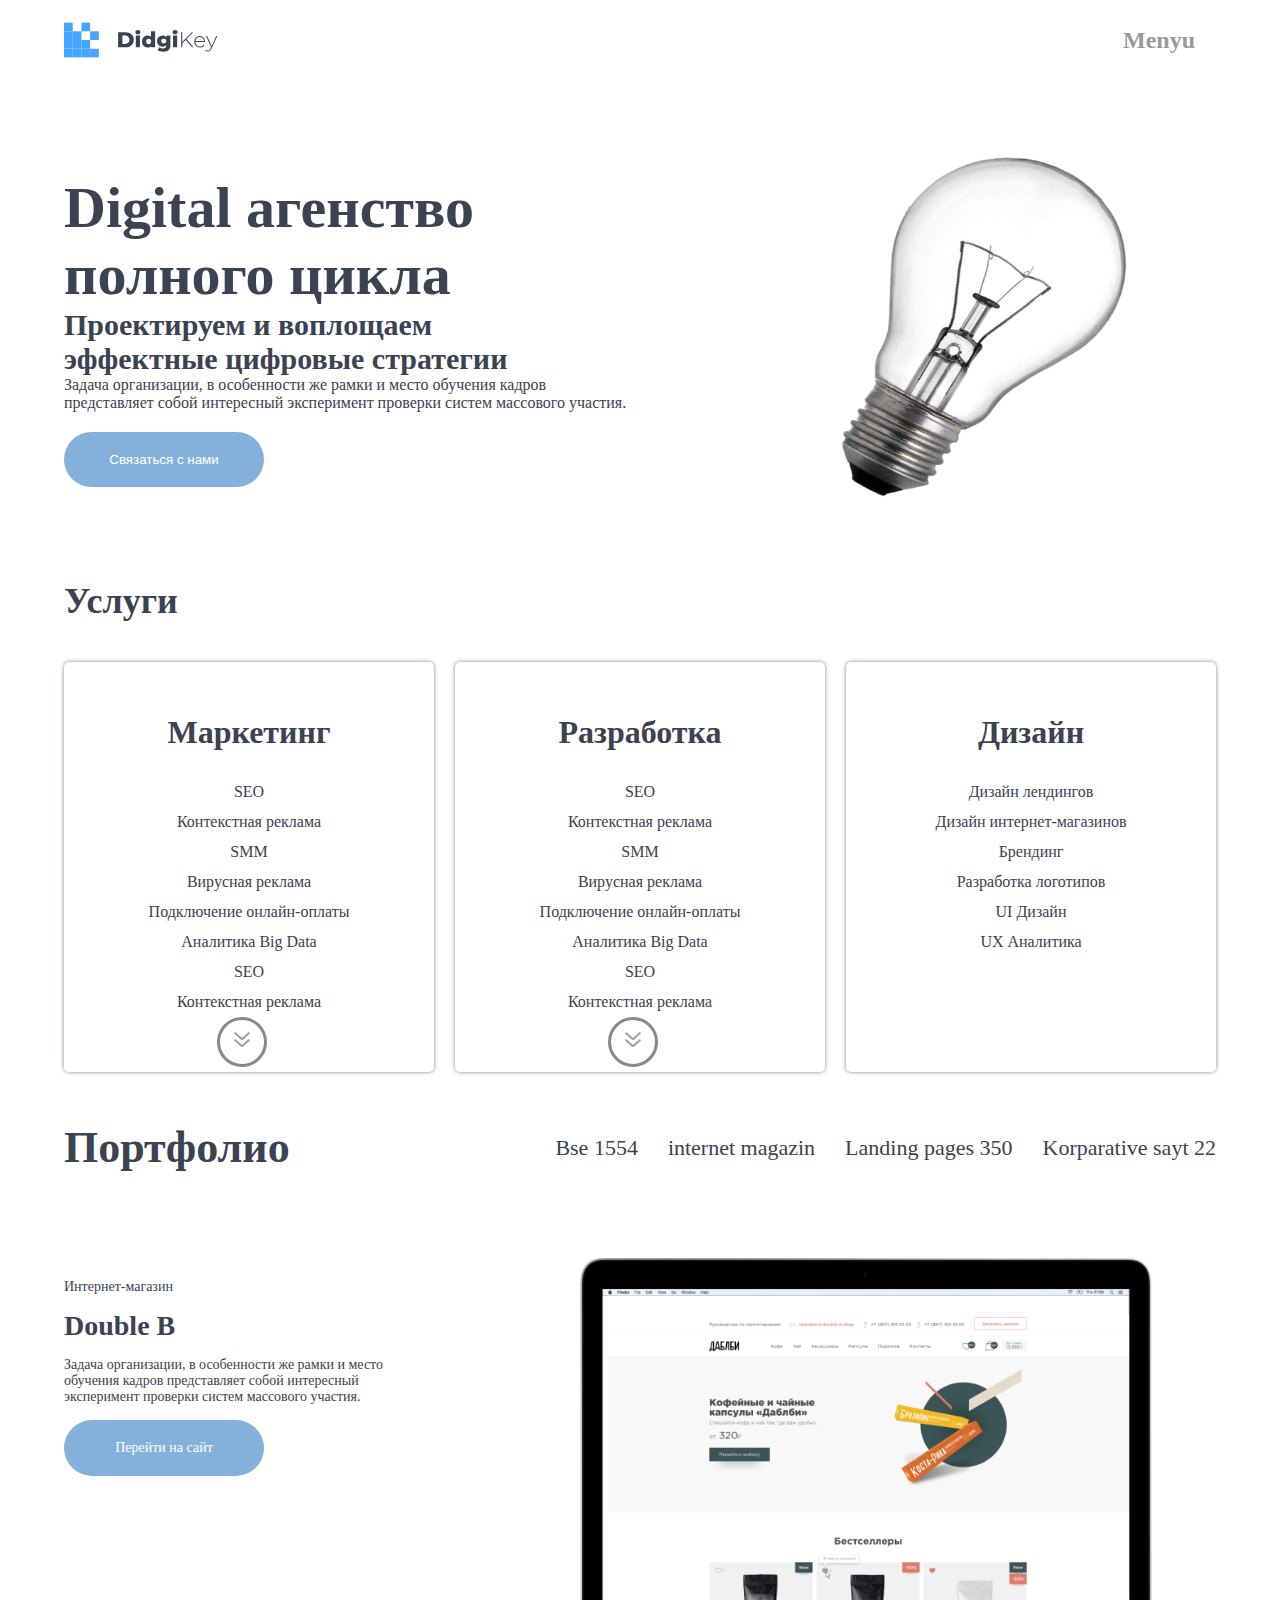
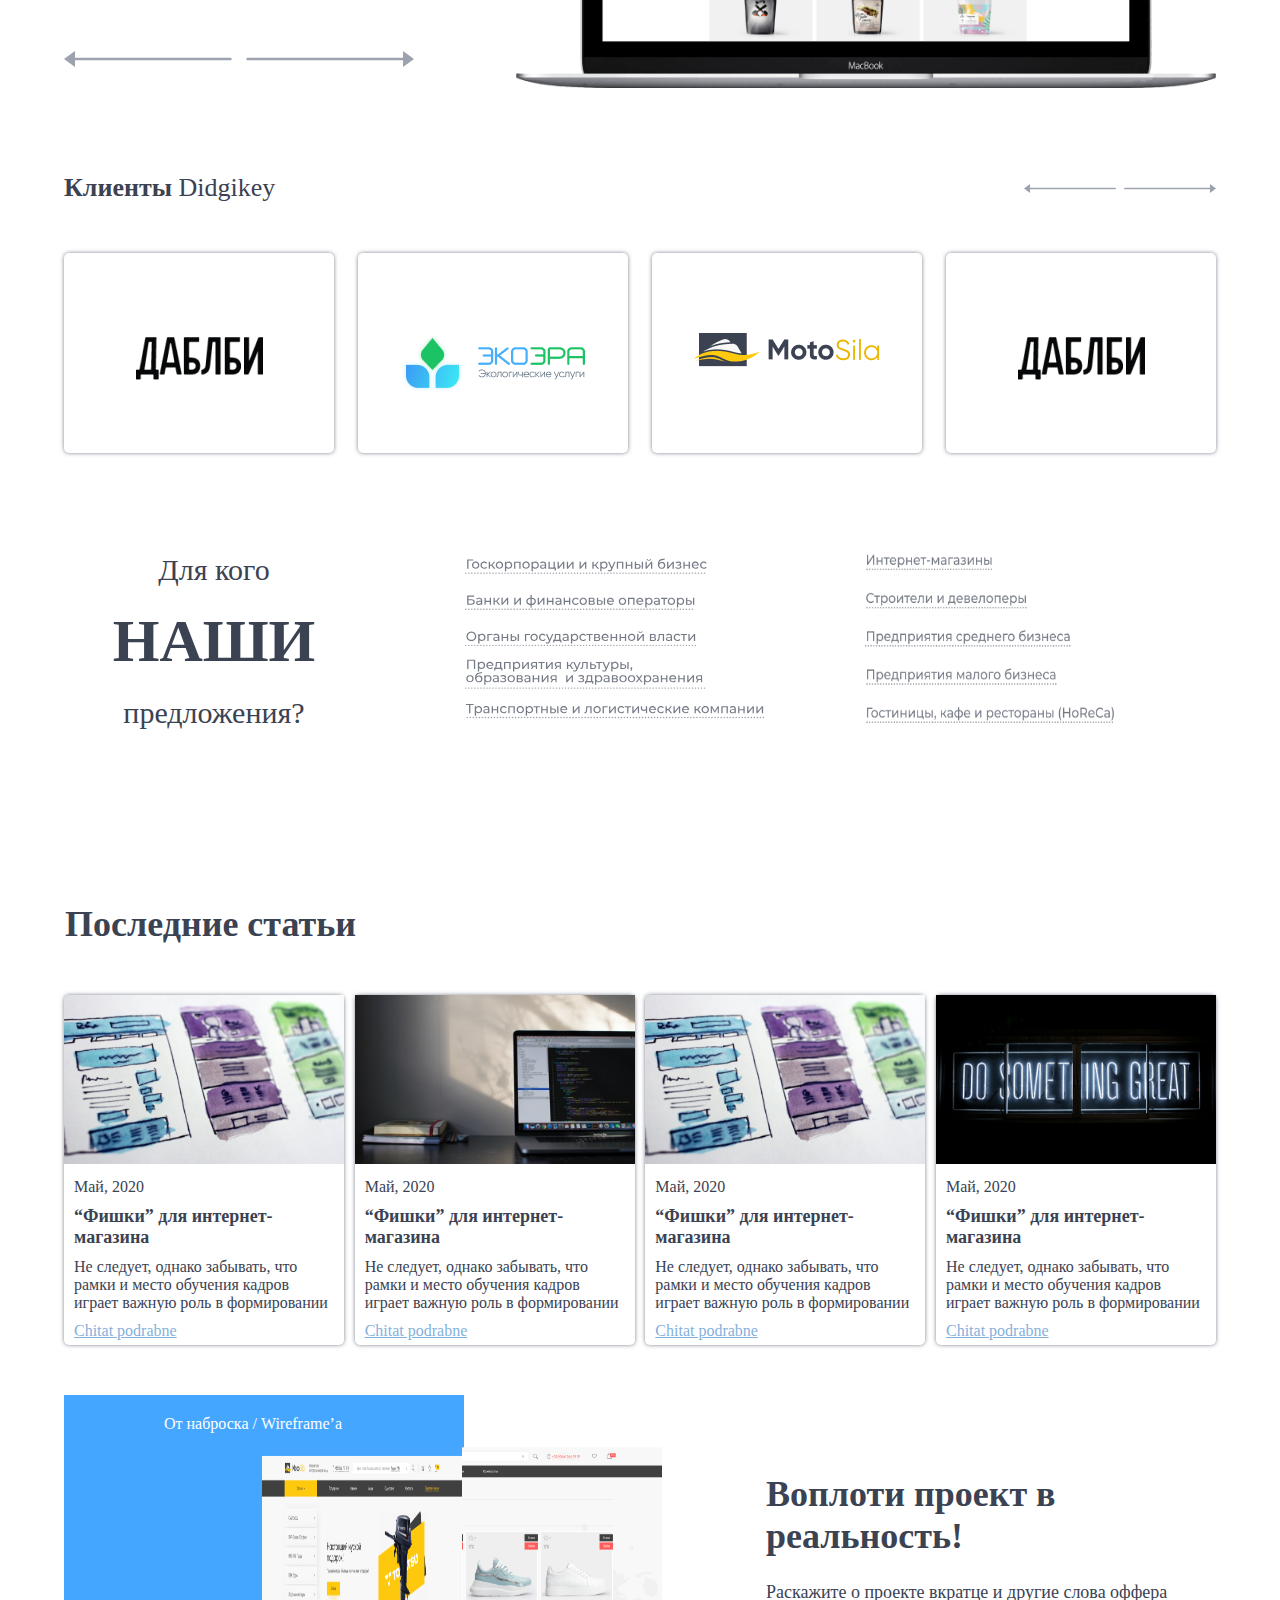
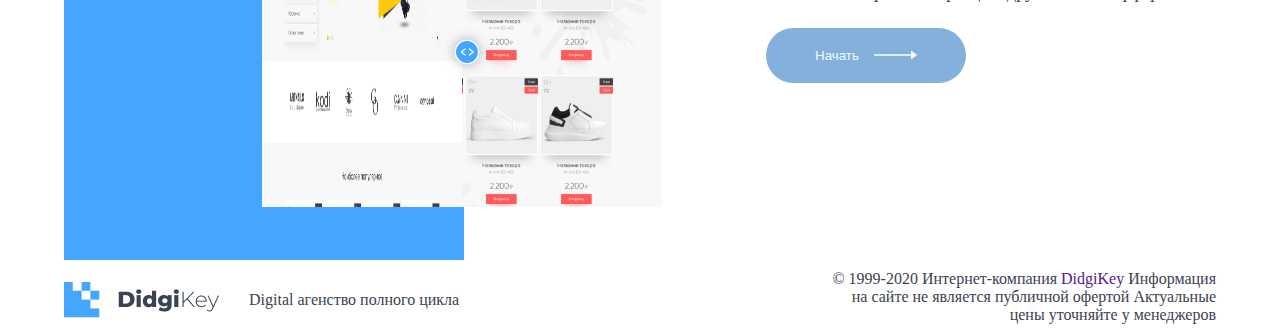
==== index.html @ a4d2e830 "first commit" ====
<!DOCTYPE html>
<html lang="en">
<head>
    <meta charset="UTF-8">
    <meta name="viewport" content="width=device-width, initial-scale=1.0">
    <title>Document</title>
    <link rel="stylesheet" href="https://cdnjs.cloudflare.com/ajax/libs/font-awesome/6.5.1/css/all.min.css" integrity="sha512-DTOQO9RWCH3ppGqcWaEA1BIZOC6xxalwEsw9c2QQeAIftl+Vegovlnee1c9QX4TctnWMn13TZye+giMm8e2LwA==" crossorigin="anonymous" referrerpolicy="no-referrer" />
    <link rel="stylesheet" href="./scss/style.css">
</head>
<body>
    <header>
        <div class="container">
            <nav class="menyu">
                <img src="./scss/img/logo.svg" alt="">
                <ul class="menyu__ul">
                    <li class="li1"><a href="#" class="menyu__ul__a">main</a></li>
                    <li class="li1"><a href="./index2.html" class="menyu__ul__a">contacts</a></li>
                    <li class="li1"><a href="./" class="menyu__ul__a">portfoliyo</a></li>
                    <li class="li1"><a href="" class="menyu__ul__a">qiwiz</a></li>
                    <li class="li1"><a href="" class="menyu__ul__a">audit</a></li>
                    <li class="li1"><a href="" class="menyu__ul__a">marketing</a></li>
                    <li class="li1"><a href="" class="menyu__ul__a">blog</a></li>
                </ul>
                    <div class="menyu__btn">
                        <h2>Menyu</h2>
                        <button class="moon"><i class="fa-solid fa-bars"></i></button>
                    <button class="sun"><i class="fa-solid fa-xmark"></i></button>
                    </div>
            </nav>
            <header class="header-wrapper">
                <div class="header-wrapper__left">
                    <div class="header-wrapper__left__text">
                        <h1>Digital агенство полного цикла </h1>
                        <h4>Проектируем и воплощаем эффектные цифровые стратегии</h4>
                        <p>Задача организации, в особенности же рамки и место обучения кадров представляет собой интересный эксперимент проверки систем массового участия. </p>
                    </div>
                    <button class="btn"><a class="btn-a" href="">Связаться с нами</a></button>
                </div>
                <div class="header-wrapper__right">
                    <img class="lampa" src="./scss/img/lampa.png" alt="">
                    <img class="lampa2" src="./scss/img/lampa 2.png" alt="">

                    <div class="header-wrapper__right__btn">
                        <button class="of"><i class="  fa-solid fa-toggle-off fa-rotate-270"></i></button>
                        <button class="on" ><i class="  fa-solid fa-toggle-on fa-rotate-270"></i></button>
                    </div>
                    
                </div>

            </header>
            
        </div>
    </header>
    <!-- ====================header==end=========================== -->
    <main>
        <div class="container">
            <div class="card1">
                <h1 class="card1__hh1">Услуги</h1>
                <div class="card1__wrapper">
                    <div class="card1__wrapper__box">
                        <h1 class="card1__wrapper__box__hh2">Маркетинг</h1>
                        <ul >
                            <li><a href="" class="card1__wrapper__box__link">SEO</a></li>
                            <li><a href="" class="card1__wrapper__box__link">Контекстная реклама</a></li>
                            <li><a href="" class="card1__wrapper__box__link">SMM</a></li>
                            <li><a href="" class="card1__wrapper__box__link">Вирусная реклама</a></li>
                            <li><a href="" class="card1__wrapper__box__link">Подключение онлайн-оплаты</a></li>
                            <li><a href="" class="card1__wrapper__box__link">Аналитика Big Data</a></li>
                            <li><a href="" class="card1__wrapper__box__link">SEO</a></li>
                            <li><a href="" class="card1__wrapper__box__link">Контекстная реклама</a></li>
                        </ul>
                        <div class="card1__wrapper__box__img">
                            <a href=""><img src="./scss/img/ko'rsatkich.png" alt=""></a>
                            <a style="margin-top: -23px;" href=""><img  src="./scss/img/ko'rsatkich.png" alt=""></a>
                        </div>
                    </div>
                    <div class="card1__wrapper__box">
                        <h1 class="card1__wrapper__box__hh2" >Разработка</h1>
                        <ul >
                            <li><a href="" class="card1__wrapper__box__link">SEO</a></li>
                            <li><a href="" class="card1__wrapper__box__link">Контекстная реклама</a></li>
                            <li><a href="" class="card1__wrapper__box__link">SMM</a></li>
                            <li><a href="" class="card1__wrapper__box__link">Вирусная реклама</a></li>
                            <li><a href="" class="card1__wrapper__box__link">Подключение онлайн-оплаты</a></li>
                            <li><a href="" class="card1__wrapper__box__link">Аналитика Big Data</a></li>
                            <li><a href="" class="card1__wrapper__box__link">SEO</a></li>
                            <li><a href="" class="card1__wrapper__box__link">Контекстная реклама</a></li>
                        </ul>
                        <div class="card1__wrapper__box__img">
                            <a href=""><img src="./scss/img/ko'rsatkich.png" alt=""></a>
                            <a style="margin-top: -23px;" href=""><img  src="./scss/img/ko'rsatkich.png" alt=""></a>
                        </div>
                    </div>
                    <div class="card1__wrapper__box">
                        <h1 class="card1__wrapper__box__hh2">Дизайн</h1>
                        <ul >
                            <li><a href="" class="card1__wrapper__box__link">Дизайн лендингов</a></li>
                            <li><a href="" class="card1__wrapper__box__link">Дизайн интернет-магазинов</a></li>
                            <li><a href="" class="card1__wrapper__box__link">Брендинг</a></li>
                            <li><a href="" class="card1__wrapper__box__link">Разработка логотипов</a></li>
                            <li><a href="" class="card1__wrapper__box__link">UI Дизайн</a></li>
                            <li><a href="" class="card1__wrapper__box__link">UX Аналитика</a></li>
                            
                        </ul>
                        
                    </div>
                </div>
            </div>
            <div class="card2">
                <div class="card2-menyu">
                    <h1>Портфолио</h1>
                    <ul class="card2-menyu__list">
                        <li><a href="" class="card2-menyu__list__link">Bse 1554</a></li>
                        <li><a href="" class="card2-menyu__list__link">internet magazin</a></li>
                        <li><a href="" class="card2-menyu__list__link">Landing pages 350</a></li>
                        <li><a href="" class="card2-menyu__list__link">Korparative sayt 22</a></li>
                    </ul>
                </div>
                <div class="card2-wrapper3">
                    <div class="card2-left">
                         <p>Интернет-магазин</p>
                         <h1>Double B</h1>
                         <p>Задача организации, в особенности же рамки и место обучения кадров представляет собой интересный эксперимент проверки систем массового участия. </p>
                         <a class="btn" href="" >Перейти на сайт</a>
                         <img src="./scss/img/strelka.svg" alt="">
                    </div>
                    <div class="rasm-box">
                        <div class="rasm">
                            <div class="rasm1" > <img  class="img1" src="./scss/img/img1.png" alt=""></div>
                            <div  class="rasm2"><img class="img2" src="./scss/img/img2.png" alt=""></div>
                        </div>
                    </div>
                    
                </div>
            </div>
            <!-- ------------------------------------------------------------------------ -->
            <div class="card3">
                <div class="card3__menyu">
                    <p> <strong>Клиенты</strong> Didgikey</p>
                    <img src="./scss/img/strelka.svg" alt="">
                </div>
                <div class="card3__wrapper">
                    <div class="card3__wrapper__box">
                        <img src="./scss/img/image 1.png" alt="">
                    </div>
                    <div class="card3__wrapper__box">
                        <img src="./scss/img/emage 2.png" alt="">
                    </div>
                    <div class="card3__wrapper__box">
                        <img src="./scss/img/image 3.png" alt="">
                    </div>
                    <div class="card3__wrapper__box">
                        <img src="./scss/img/image 1.png" alt="">
                    </div>
                </div>
            </div>
            <div class="card4">
                <div class="card4__text">
                    <p>Для кого </p>
                    <h1 style="text-transform: uppercase;">наши</h1>
                    <p> предложения?</p>
                    
                </div>
                <img class="list-img1" src="./scss/img/list1.svg" alt="">
                <img class="list-img2" src="./scss/img/list2.png" alt="">
                
                <div class="card4__list1">
                    
                </div>
            </div>
            <!-- ------------------------------------------------------------------------ -->
            <div class="card5">
                <h1 class="card5__hhh1">Последние статьи</h1>
                <div class="card5__wrapper">
                    <div class="card5__wrapper__card">
                        <img src="./scss/img/car5img1.png" alt="">
                        <div class="card5__wrapper__card__title">
                            <p>Май, 2020</p>
                            <h1>“Фишки” для интернет-магазина</h1>
                            <p>Не следует, однако забывать, что рамки и место обучения кадров играет важную роль в формировании</p>
                            <a href="">Chitat podrabne</a>
                        </div>
                    </div>
                    <div class="card5__wrapper__card">
                        <img src="./scss/img/card5img2.png" alt="">
                        <div class="card5__wrapper__card__title">
                            <p>Май, 2020</p>
                            <h1>“Фишки” для интернет-магазина</h1>
                            <p>Не следует, однако забывать, что рамки и место обучения кадров играет важную роль в формировании</p>
                            <a href="">Chitat podrabne</a>
                        </div>
                    </div>
                    <div class="card5__wrapper__card">
                        <img src="./scss/img/car5img1.png" alt="">
                        <div class="card5__wrapper__card__title">
                            <p>Май, 2020</p>
                            <h1>“Фишки” для интернет-магазина</h1>
                            <p>Не следует, однако забывать, что рамки и место обучения кадров играет важную роль в формировании</p>
                            <a href="">Chitat podrabne</a>
                        </div>
                    </div>
                    <div class="card5__wrapper__card">
                        <img src="./scss/img/card5img3.png" alt="">
                        <div class="card5__wrapper__card__title">
                            <p>Май, 2020</p>
                            <h1>“Фишки” для интернет-магазина</h1>
                            <p>Не следует, однако забывать, что рамки и место обучения кадров играет важную роль в формировании</p>
                            <a href="">Chitat podrabne</a>
                        </div>
                    </div>
                </div>
            </div>
        </div>
    </main>
    <section>
        <div class="container">
            <div class="section">
                <div class="section-left">
                    <div class="section-bir">
                        <p class="section-p">От наброска / Wireframe’а</p>
                    </div>
                   
                    <div class="section-ikki">
                        <div class="section-img">
                            <img class="section-img1" src="./scss/img/1.png" alt="">
                            <img class="section-img2" src="./scss/img/2.png" alt="">
                        </div>
                        <div class="slinder">
                            <img class="section-img3" src="./scss/img/slider.svg" alt="">
                        </div>
                    </div>
                </div>
                <div class="section__right">
                      <h1 class="section__right__hhhh1">Воплоти проект в реальность!</h1>
                      <p>Раскажите о проекте вкратце и другие слова оффера</p>
                      <button class="section__right__btn"><a class="section__right__btn__a1" href="">Начать</a><img src="./scss/img/V1.png" alt=""></button>
                </div>

            </div>
        </div>
    </section>
    <footer>
        <div class="container">
            <div class="footer">
                <div class="footer__left">
                 <img src="./scss/img/logo.png" alt="">
                 <p>Digital агенство полного цикла</p>
                </div>
                <div class="footer__right">
                    <p>© 1999-2020 Интернет-компания <a href="">DidgiKey</a>
                        Информация на сайте не является публичной офертой
                        Актуальные цены уточняйте у менеджеров</p>
                </div>
            </div>
        </div>
    </footer>

    <script src="./script.js"></script>
</body>

</html>
---- scss/style.css ----
* {
  margin: 0;
  padding: 0;
  box-sizing: border-box;
  list-style: none;
  text-decoration: none;
}

:root {
  --primariy-color: #3B4252;
  --seconariy-color: #84b1db;
  --uchinchi-rang: #1589F4;
  --container-lg:90%;
  --container-ms:97%;
}

.container {
  width: var(--container-lg);
  margin: 0px auto;
}

.menyu {
  display: flex;
  justify-content: space-between;
  align-items: center;
}
.menyu img {
  width: 12vw;
  height: 5rem;
}
.menyu__btn {
  display: flex;
  gap: 21px;
  color: #98999c;
  align-items: center;
  font-size: 1rem;
}
.menyu__ul {
  display: flex;
  align-items: start;
  font-size: 1.5rem;
  text-transform: capitalize;
  flex-direction: column;
  gap: 30px;
  position: fixed;
  top: 4rem;
  right: 5rem;
}
.menyu__ul__a {
  color: var(--uchinchi-rang);
}
.menyu__ul__a:hover {
  color: var(--seconariy-color);
}
.menyu__ul__a:active {
  color: var(--primariy-color);
}
.menyu button {
  font-size: 2rem;
  border: none;
  background: transparent;
  color: var(--uchinchi-rang);
}

.li1 {
  display: none;
}

.sun {
  display: none;
}

@media only screen and (max-width: 410px) {
  .container {
    width: var(--container-ms);
    margin: 0px auto;
    padding: 0px 10px;
  }
  .menyu {
    display: flex;
    justify-content: space-between;
    align-items: center;
    margin: 0px auto;
  }
  .menyu img {
    width: 20vw;
    height: 6rem;
  }
  .menyu__btn {
    display: flex;
    gap: 10px;
    color: #98999c;
    align-items: center;
    font-size: 0.5rem;
  }
  .menyu__ul {
    display: flex;
    align-items: start;
    font-size: 0.5rem;
    text-transform: capitalize;
    flex-direction: column;
    gap: 10px;
    position: fixed;
    top: 4rem;
    right: 2.5rem;
  }
  .menyu button {
    font-size: 1rem;
    border: none;
    background: transparent;
    color: var(--uchinchi-rang);
  }
  .li1 {
    display: none;
  }
}
.header-wrapper {
  display: flex;
  justify-content: space-between;
  align-items: center;
}
.header-wrapper__left {
  display: flex;
  flex-direction: column;
  gap: 20px;
}
.header-wrapper__left__text {
  width: 570px;
  color: var(--primariy-color);
}
.header-wrapper__left__text h1 {
  font-size: 58px;
}
.header-wrapper__left__text h4 {
  font-size: 30px;
  width: 500px;
}
.header-wrapper__left__text p {
  font-size: 16px;
}
.header-wrapper__left button {
  width: 200px;
  padding: 20px 36px;
  border-radius: 30px;
  color: #FFFFFF;
  background: var(--seconariy-color);
  border: none;
}
.header-wrapper__left button:hover {
  background: var(--uchinchi-rang);
}
.header-wrapper__left button:active {
  background: var(--primariy-color);
}
.header-wrapper__right {
  display: flex;
  justify-content: space-between;
  align-items: center;
}
.header-wrapper__right img {
  width: 500px;
  height: 500px;
}
.header-wrapper__right button {
  font-size: 5rem;
  color: var(--uchinchi-rang);
  background: transparent;
  border: none;
}

.btn-a {
  color: white;
}

.lampa2 {
  display: none;
}

.on {
  display: none;
}

@media only screen and (max-width: 410px) {
  .container {
    width: var(--container-ms);
    margin: 0px auto;
    padding: 0px 10px;
  }
  .header-wrapper {
    display: flex;
    flex-wrap: wrap;
    flex-direction: column-reverse;
  }
  .header-wrapper__left {
    display: flex;
    flex-direction: column;
    gap: 20px;
  }
  .header-wrapper__left__text {
    width: 100%;
    margin: 0px auto;
    color: var(--primariy-color);
  }
  .header-wrapper__left__text h1 {
    font-size: 45px;
  }
  .header-wrapper__left__text h4 {
    font-size: 25px;
    width: 100%;
  }
  .header-wrapper__left__text p {
    font-size: 10px;
  }
  .header-wrapper__left button {
    width: 200px;
    padding: 20px 36px;
    border-radius: 30px;
    color: #FFFFFF;
    background: var(--seconariy-color);
    border: none;
  }
  .header-wrapper__left button:hover {
    background: var(--primariy-color);
  }
  .header-wrapper__left button:active {
    background: var(--uchinchi-rang);
  }
  .header-wrapper__right {
    display: flex;
    gap: 5px;
    align-items: center;
    margin: 0px auto;
    padding-right: 0px;
  }
  .header-wrapper__right img {
    width: 300px;
    height: 300px;
  }
  .header-wrapper__right button {
    font-size: 3rem;
    color: var(--uchinchi-rang);
    background: transparent;
    border: none;
  }
  .btn-a {
    color: white;
  }
}
.card1__hh1 {
  width: 150px;
  font-size: 36px;
  color: var(--primariy-color);
  margin-bottom: 40px;
}
.card1__wrapper {
  display: flex;
  justify-content: space-between;
}
.card1__wrapper__box {
  width: 370px;
  height: 410px;
  padding: 25px;
  border-radius: 5px;
  color: var(--primariy-color);
  box-shadow: 0px 0px 5px -1px;
  text-align: center;
  display: center;
  flex-direction: column;
  line-height: 30px;
}
.card1__wrapper__box__link {
  color: var(--primariy-color);
}
.card1__wrapper__box__hh2 {
  padding: 30px 20px;
}
.card1__wrapper__box__img {
  width: 50px;
  height: 50px;
  border-radius: 50px;
  border: 3px solid rgb(141, 135, 135);
  display: flex;
  flex-direction: column;
  margin-left: 40%;
}
.card1__wrapper__box__img img {
  color: #1589F4;
}
.card1__wrapper__box:hover {
  width: 370px;
  height: 410px;
  padding: 25px;
  border-radius: 5px;
  color: var(--primariy-color);
  box-shadow: 0px 0px 5px -1px;
  text-align: center;
  display: center;
  flex-direction: column;
  box-shadow: 0px 0px 5px 3px;
}

@media only screen and (max-width: 410px) {
  .container {
    width: var(--container-ms);
    margin: 0px auto;
    padding: 0px 10px;
  }
  .card1__hh1 {
    font-size: 36px;
    color: var(--primariy-color);
    margin: 40px auto;
  }
  .card1__wrapper {
    display: flex;
    flex-wrap: wrap;
    gap: 7px;
  }
  .card1__wrapper__box {
    width: 370px;
    height: 410px;
    padding: 25px;
    border-radius: 5px;
    color: var(--primariy-color);
    box-shadow: 0px 0px 5px -1px;
    text-align: center;
    display: center;
    flex-direction: column;
    line-height: 30px;
  }
  .card1__wrapper__box__link {
    color: var(--primariy-color);
  }
  .card1__wrapper__box__img {
    width: 50px;
    height: 50px;
    border-radius: 50px;
    border: 3px solid rgb(141, 135, 135);
    display: flex;
    flex-direction: column;
    margin-left: 40%;
  }
  .card1__wrapper__box__img img {
    color: #1589F4;
  }
}
.card2-menyu {
  width: 100%;
  margin: 50px auto;
  display: flex;
  justify-content: space-between;
  align-items: center;
  color: var(--primariy-color);
  font-size: 22px;
}
.card2-menyu__list {
  display: flex;
  gap: 30px;
}
.card2-menyu__list__link {
  color: var(--primariy-color);
}
.card2-menyu__list__link:hover {
  color: var(--uchinchi-rang);
}

.card2-wrapper3 {
  width: 100%;
  height: 500px;
  display: flex;
  justify-content: space-between;
  align-items: center;
}

.card2-left {
  width: 350px;
  color: var(--primariy-color);
  display: flex;
  flex-direction: column;
  gap: 15px;
  font-size: 14px;
}

.card2-left .btn {
  width: 200px;
  padding: 20px 36px;
  border-radius: 30px;
  color: #FFFFFF;
  background: var(--seconariy-color);
  border: none;
  text-align: center;
}

.card2-left .btn:hover {
  width: 200px;
  padding: 20px 36px;
  border-radius: 30px;
  color: #FFFFFF;
  background: var(--seconariy-color);
  border: none;
  background: var(--uchinchi-rang);
}

.card2-left .btn:active {
  width: 200px;
  padding: 20px 36px;
  border-radius: 30px;
  color: #FFFFFF;
  background: var(--seconariy-color);
  border: none;
  background: var(--primariy-color);
}

.card2-left img {
  padding-top: 160px;
}

.rasm-box {
  width: 700px;
  height: 430px;
}

.img1 {
  width: 700px;
  height: 430px;
}

.img2 {
  width: 522px;
  height: 327px;
}

.rasm2 {
  left: 13%;
  bottom: 10%;
}

.rasm {
  width: 700px;
  height: 430px;
  position: relative;
}

.rasm1, .rasm2 {
  position: absolute;
}

@media only screen and (max-width: 410px) {
  .container {
    width: var(--container-ms);
    margin: 0px auto;
    padding: 0px 10px;
  }
  .card2-menyu {
    width: 100%;
    margin: 20px auto;
    flex-direction: column;
    gap: 15px;
    text-align: center;
    color: var(--primariy-color);
    font-size: 22px;
  }
  .card2-menyu__list {
    width: 85%;
    display: flex;
    flex-direction: column;
    gap: 15px;
    margin: 0px auto;
    font-size: 20px;
  }
  .card2-wrapper3 {
    width: 100%;
    height: auto;
    display: flex;
    flex-direction: column-reverse;
    align-items: center;
  }
  .rasm-box {
    width: 400px;
    height: 300px;
  }
  .img1 {
    width: 400px;
    height: 300px;
  }
  .img2 {
    width: 290px;
    height: 217px;
  }
  .rasm2 {
    left: 8%;
    bottom: 38%;
  }
  .card2-left {
    width: 100%;
    color: var(--primariy-color);
    display: flex;
    flex-direction: column;
    gap: 15px;
    font-size: 14px;
    text-align: center;
    margin-top: 30px;
  }
  .card2-left .btn {
    width: 200px;
    padding: 20px 36px;
    border-radius: 30px;
    color: #FFFFFF;
    background: var(--seconariy-color);
    border: none;
    text-align: center;
    margin: 0px auto;
  }
  .card2-left img {
    padding-top: 80px;
  }
}
.card3 {
  width: 100%;
}
.card3__menyu {
  display: flex;
  justify-content: space-between;
  align-items: center;
  color: var(--primariy-color);
  font-size: 26px;
  margin: 50px auto;
}
.card3__wrapper {
  display: flex;
  justify-content: space-between;
  gap: 10px;
}
.card3__wrapper__box {
  width: 370px;
  height: 410px;
  padding: 25px;
  border-radius: 5px;
  color: var(--primariy-color);
  box-shadow: 0px 0px 5px -1px;
  text-align: center;
  display: center;
  flex-direction: column;
  width: 270px;
  height: 200px;
  padding-top: 80px;
}
.card3__wrapper__box:hover {
  width: 370px;
  height: 410px;
  padding: 25px;
  border-radius: 5px;
  color: var(--primariy-color);
  box-shadow: 0px 0px 5px -1px;
  text-align: center;
  display: center;
  flex-direction: column;
  width: 270px;
  height: 200px;
  padding-top: 80px;
  box-shadow: 0px 0px 5px 2px;
}

@media only screen and (max-width: 410px) {
  .container {
    width: var(--container-ms);
    margin: 0px auto;
    padding: 0px 10px;
  }
  .card3 {
    width: 100%;
    margin: 0 auto;
  }
  .card3__menyu {
    display: flex;
    flex-direction: column;
    gap: 70px;
    align-items: center;
    color: var(--primariy-color);
    font-size: 30px;
    margin: 60px auto;
  }
  .card3__wrapper {
    width: 100%;
    flex-wrap: wrap;
    gap: 5px;
    margin: 0px auto;
  }
  .card3__wrapper__box {
    width: 370px;
    height: 410px;
    padding: 25px;
    border-radius: 5px;
    color: var(--primariy-color);
    box-shadow: 0px 0px 5px -1px;
    text-align: center;
    display: center;
    flex-direction: column;
    width: 100%;
    height: 220px;
    padding-top: 80px;
  }
  .card3__wrapper__box:hover {
    width: 370px;
    height: 410px;
    padding: 25px;
    border-radius: 5px;
    color: var(--primariy-color);
    box-shadow: 0px 0px 5px -1px;
    text-align: center;
    display: center;
    flex-direction: column;
    width: 100%;
    height: 220px;
    padding-top: 80px;
    box-shadow: 0px 0px 5px 2px;
  }
}
.card4 {
  width: 100%;
  height: 200px;
  display: flex;
  justify-content: space-between;
  margin: 100px auto;
}
.card4__text {
  width: 300px;
  display: flex;
  flex-direction: column;
  gap: 20px;
  align-items: center;
  color: var(--primariy-color);
  font-size: 30px;
  margin-top: -10;
}

.list-img1 {
  width: 300px;
  height: 240px;
  margin-top: -35px;
}

.list-img2 {
  width: 250px;
  height: 170px;
}

@media only screen and (max-width: 410px) {
  .container {
    width: var(--container-ms);
    margin: 0px auto;
    padding: 0px 10px;
  }
  .card4 {
    display: none;
  }
}
.card5__hhh1 {
  color: var(--primariy-color);
  font-size: 36px;
  padding: 50px 1px;
}
.card5__wrapper {
  display: flex;
  justify-content: space-between;
  gap: 10px;
}
.card5__wrapper img {
  width: 280px;
}
.card5__wrapper__card {
  width: 370px;
  height: 410px;
  padding: 25px;
  border-radius: 5px;
  color: var(--primariy-color);
  box-shadow: 0px 0px 5px -1px;
  text-align: center;
  display: center;
  flex-direction: column;
  width: 280px;
  height: 350px;
  padding: 0;
  text-align: start;
  font-size: 16px;
  color: var(--primariy-color);
}
.card5__wrapper__card__title {
  width: 280px;
  font-size: 16px;
  display: flex;
  flex-direction: column;
  gap: 10px;
  padding: 10px;
}
.card5__wrapper__card__title h1 {
  font-size: 18px;
}
.card5__wrapper__card__title a {
  text-decoration: underline;
  color: var(--seconariy-color);
}
.card5__wrapper__card__title a:hover {
  text-decoration: underline;
  color: var(--uchinchi-rang);
}
.card5__wrapper__card:hover {
  box-shadow: 0px 0px 5px 3px;
}

@media only screen and (max-width: 410px) {
  .container {
    width: var(--container-ms);
    margin: 0px auto;
    padding: 0px 10px;
  }
  .card5__wrapper {
    width: 100%;
    display: flex;
    flex-wrap: wrap;
    gap: 15px;
  }
  .card5__wrapper img {
    width: 100%;
  }
  .card5__wrapper__card {
    width: 370px;
    height: 410px;
    padding: 25px;
    border-radius: 5px;
    color: var(--primariy-color);
    box-shadow: 0px 0px 5px -1px;
    text-align: center;
    display: center;
    flex-direction: column;
    width: 97%;
    height: 395px;
    padding: 0;
    text-align: center;
    font-size: 16px;
    color: var(--primariy-color);
  }
  .card5__wrapper__card__title {
    width: 100%;
    font-size: 16px;
    display: flex;
    flex-direction: column;
    gap: 10px;
    padding: 10px;
  }
}
.section {
  width: 100%;
  height: 465px;
}

.section-bir {
  width: 400px;
  height: 465px;
  color: white;
  background: #45A6FF;
  margin-top: 50px;
  padding-top: 20px;
  padding-left: 100px;
}

.section-left {
  width: 600px;
  height: 465px;
  position: relative;
}

.section-bir, .section-ikki {
  position: absolute;
}

.section-ikki {
  left: 33%;
  top: 22%;
}

.section-img {
  width: 400px;
  height: 360px;
  display: flex;
}

.section-img1 {
  width: 200px;
  height: 360px;
}

.section-img2 {
  width: 200px;
  height: 360px;
}

.section-ikki {
  width: 400px;
  height: 360px;
  position: relative;
}

.section-img, .slinder {
  position: absolute;
}

.section-img3 {
  width: 50px;
  height: 50px;
  top: 50%;
}

.slinder {
  top: 50%;
  left: 45%;
}

.section {
  display: flex;
  justify-content: space-between;
  align-items: center;
}
.section__right {
  width: 450px;
  color: var(--primariy-color);
  display: flex;
  flex-direction: column;
  gap: 25px;
  font-size: 18px;
}
.section__right__hhhh1 {
  font-size: 36px;
}
.section__right__btn {
  width: 200px;
  padding: 20px 36px;
  border-radius: 30px;
  color: #FFFFFF;
  background: var(--seconariy-color);
  border: none;
  color: white;
}
.section__right__btn__a1 {
  color: aliceblue;
  padding-right: 15px;
}
.section__right__btn:hover {
  width: 200px;
  padding: 20px 36px;
  border-radius: 30px;
  color: #FFFFFF;
  background: var(--seconariy-color);
  border: none;
  background: var(--uchinchi-rang);
}
.section__right__btn:active {
  width: 200px;
  padding: 20px 36px;
  border-radius: 30px;
  color: #FFFFFF;
  background: var(--seconariy-color);
  border: none;
  background: var(--primariy-color);
}

@media only screen and (max-width: 410px) {
  .container {
    width: var(--container-ms);
    margin: 0px auto;
    padding: 0px 10px;
  }
  .section-bir {
    display: none;
  }
  .section {
    width: 100%;
    display: flex;
    flex-wrap: wrap;
    align-items: center;
  }
  .section__right {
    width: 100%;
    color: var(--primariy-color);
    display: flex;
    flex-direction: column;
    gap: 25px;
    text-align: center;
    font-size: 18px;
  }
  .section__right__hhhh1 {
    font-size: 36px;
  }
  .section__right__btn {
    margin-left: 90px;
  }
  .section-img {
    margin-top: 50px;
    width: 360px;
    height: 360px;
    display: flex;
  }
  .section-img1 {
    width: 180px;
    height: 360px;
  }
  .section-img2 {
    width: 180px;
    height: 360px;
  }
  .section-ikki {
    left: 0%;
    top: 0%;
    width: 390px;
  }
}
.footer {
  margin-top: 60px;
  width: 100%;
  height: 60px;
  display: flex;
  justify-content: space-between;
}
.footer__left {
  display: flex;
  gap: 30px;
  align-items: center;
  color: var(--primariy-color);
}
.footer__right {
  width: 400px;
  font-style: 16px;
  color: var(--primariy-color);
  text-align: end;
}

@media only screen and (max-width: 410px) {
  .container {
    width: var(--container-ms);
    margin: 0px auto;
    padding: 0px 10px;
  }
  .footer {
    margin-top: 260px;
    width: 100%;
    height: 60px;
    display: flex;
    flex-wrap: wrap;
  }
  .footer__left {
    display: flex;
    gap: 10px;
    flex-wrap: wrap;
    align-items: center;
    color: var(--primariy-color);
    text-align: center;
    justify-content: center;
  }
  .footer__right {
    width: 390px;
    font-style: 16px;
    color: var(--primariy-color);
    text-align: center;
    margin: 20px auto;
  }
}
.header-card {
  width: 100%;
  height: 350px;
  display: flex;
  flex-direction: column;
  justify-content: center;
  align-items: center;
  gap: 25px;
  font-size: 18px;
  color: var(--primariy-color);
}
.header-card__tel {
  color: var(--primariy-color);
}
.header-card__btn {
  width: 200px;
  padding: 6px 60px;
  border-radius: 30px;
  color: #FFFFFF;
  background: var(--seconariy-color);
  border: none;
  text-align: center;
}
.header-card__btn:hover {
  width: 200px;
  padding: 6px 60px;
  border-radius: 30px;
  color: #FFFFFF;
  background: var(--seconariy-color);
  border: none;
  text-align: center;
  background: var(--uchinchi-rang);
}

.header-title {
  width: 100%;
  height: auto;
  display: flex;
  flex-direction: column;
  gap: 15px;
  text-align: center;
  font-size: 18px;
  color: var(--primariy-color);
}
.header-title__list {
  display: flex;
  gap: 30px;
  text-align: center;
  justify-content: center;
}
.header-title__list__link {
  color: var(--primariy-color);
  text-decoration: underline;
}
.header-title__list__link:hover {
  color: var(--uchinchi-rang);
}

@media only screen and (max-width: 410px) {
  .container {
    width: var(--container-ms);
    margin: 0px auto;
    padding: 0px 10px;
  }
  .header-title__list {
    display: flex;
    gap: 15px;
    text-align: center;
    justify-content: center;
    flex-direction: column;
  }
  .header-title__list__link {
    color: var(--primariy-color);
    font-size: 20px;
  }
  .header-title__list__link:hover {
    color: var(--uchinchi-rang);
  }
}/*# sourceMappingURL=style.css.map */
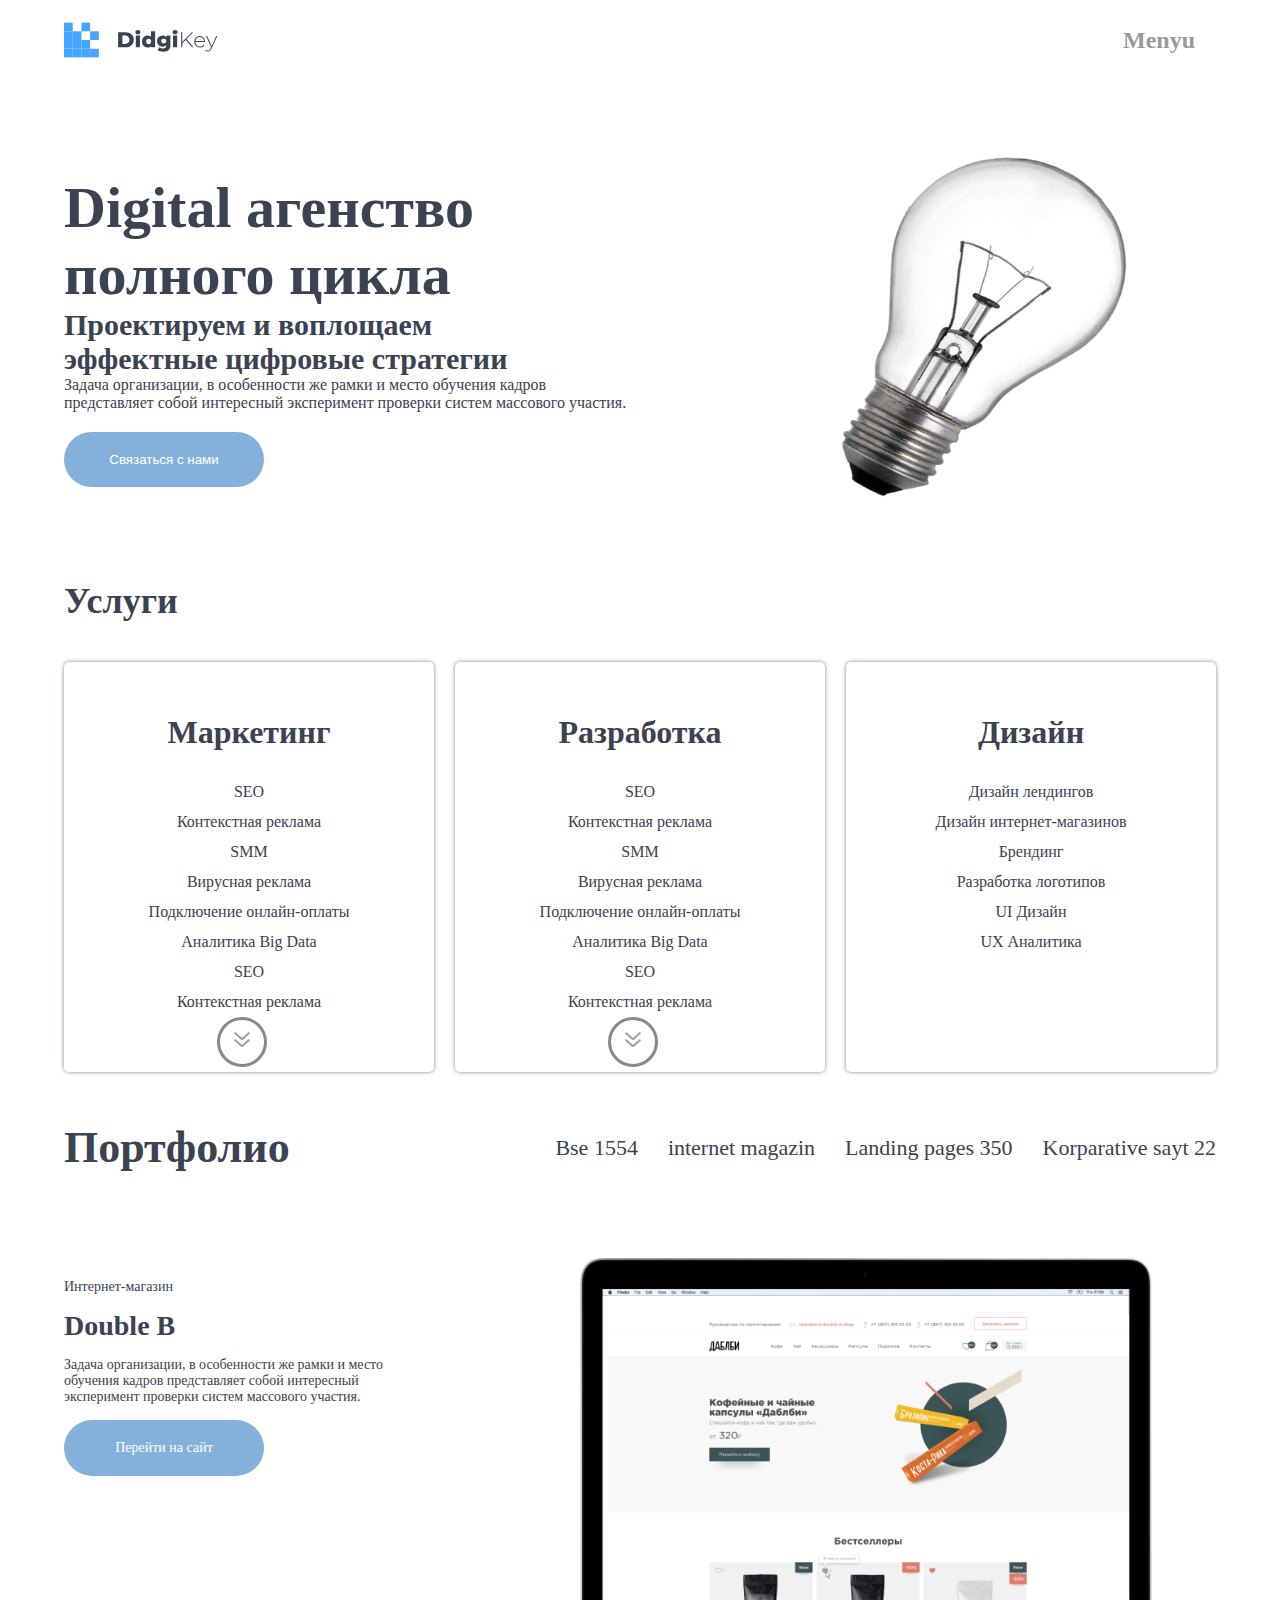
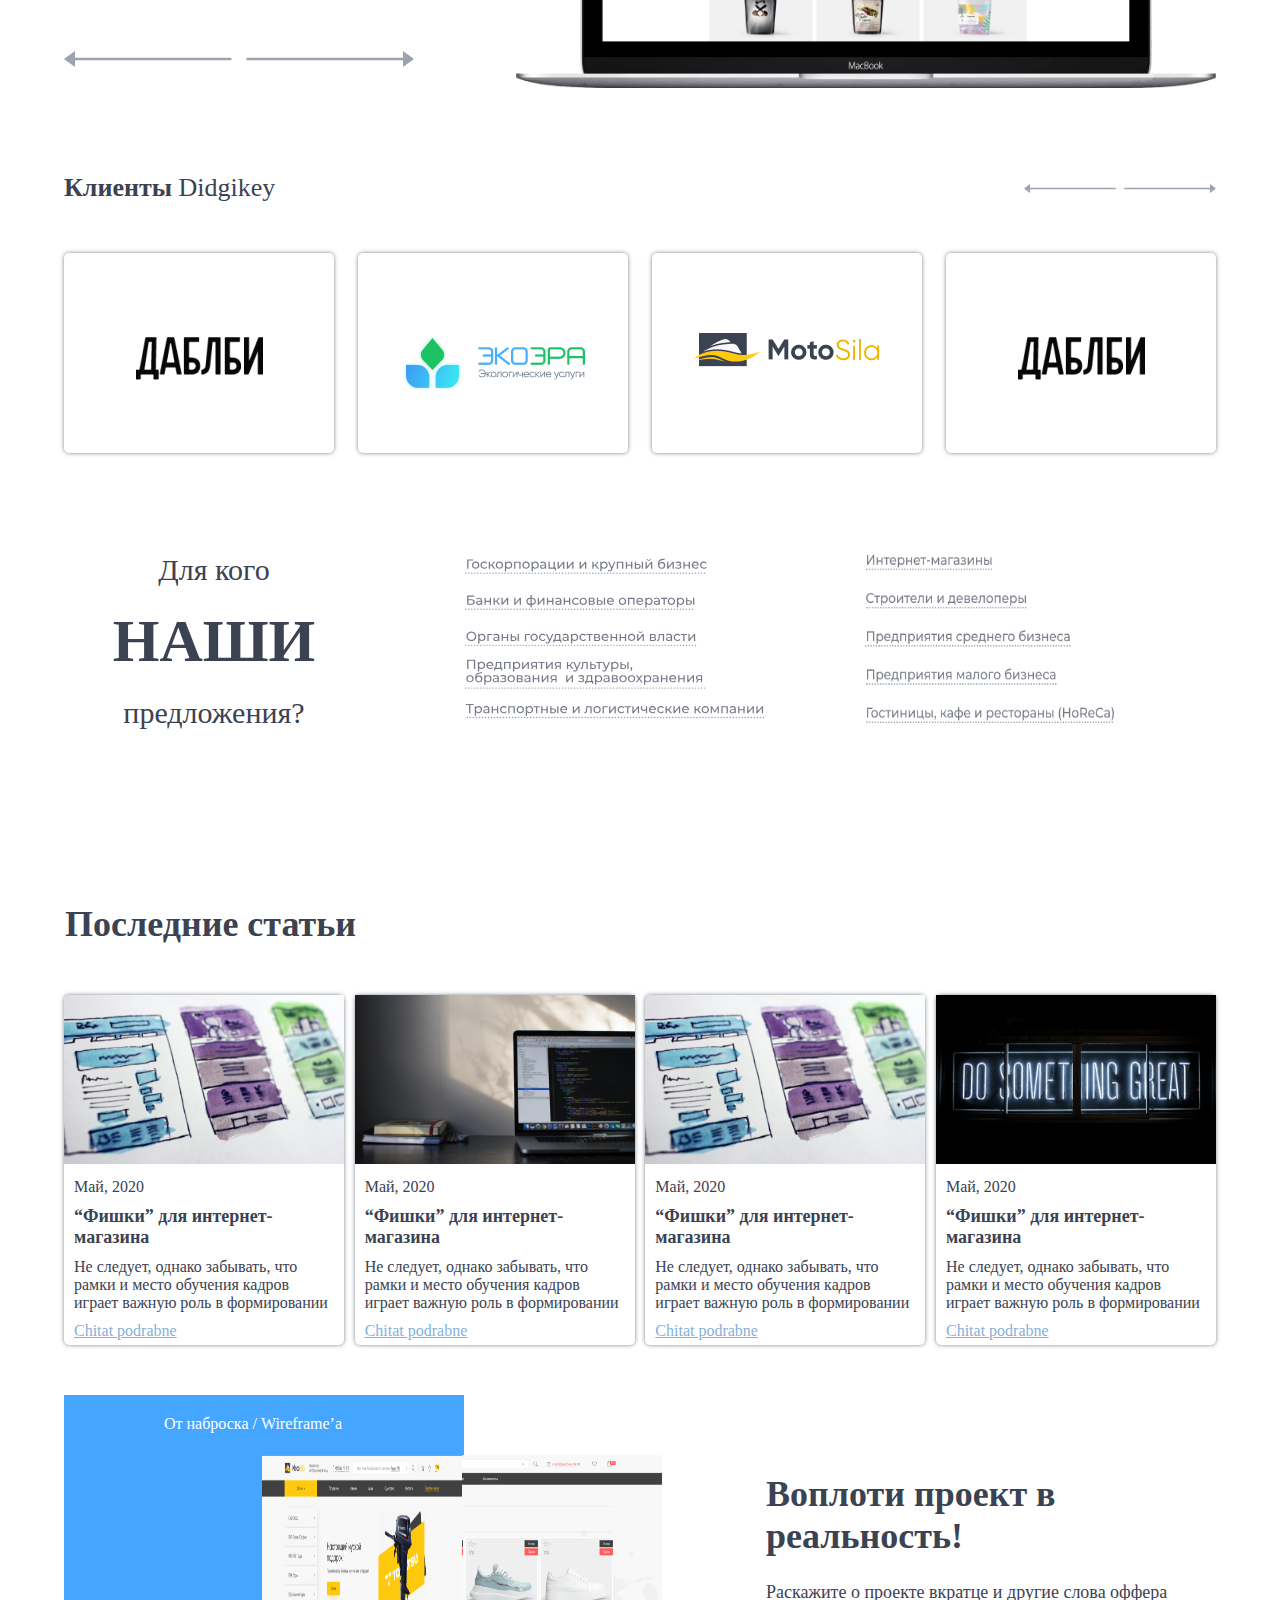
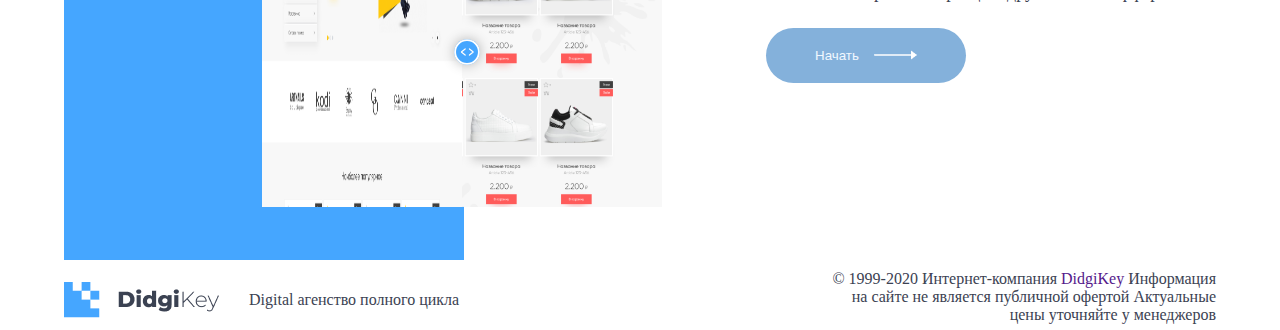
==== commit e374181f: "first commit" ====
--- a/index.html
+++ b/index.html
@@ -15,11 +15,11 @@
                 <ul class="menyu__ul">
                     <li class="li1"><a href="#" class="menyu__ul__a">main</a></li>
                     <li class="li1"><a href="./index2.html" class="menyu__ul__a">contacts</a></li>
-                    <li class="li1"><a href="./" class="menyu__ul__a">portfoliyo</a></li>
-                    <li class="li1"><a href="" class="menyu__ul__a">qiwiz</a></li>
-                    <li class="li1"><a href="" class="menyu__ul__a">audit</a></li>
-                    <li class="li1"><a href="" class="menyu__ul__a">marketing</a></li>
-                    <li class="li1"><a href="" class="menyu__ul__a">blog</a></li>
+                    <li class="li1"><a href="./index3.html" class="menyu__ul__a">portfoliyo</a></li>
+                    
+                    <li class="li1"><a href="./index4.html" class="menyu__ul__a">audit</a></li>
+                    <li class="li1"><a href="./index5.html" class="menyu__ul__a">marketing</a></li>
+                    <li class="li1"><a href="./index6.html" class="menyu__ul__a">blog</a></li>
                 </ul>
                     <div class="menyu__btn">
                         <h2>Menyu</h2>
--- a/scss/style.css
+++ b/scss/style.css
@@ -70,7 +70,7 @@
   display: none;
 }
 
-@media only screen and (max-width: 410px) {
+@media only screen and (max-width: 400px) {
   .container {
     width: var(--container-ms);
     margin: 0px auto;
@@ -180,7 +180,7 @@
   display: none;
 }
 
-@media only screen and (max-width: 410px) {
+@media only screen and (max-width: 400px) {
   .container {
     width: var(--container-ms);
     margin: 0px auto;
@@ -299,7 +299,7 @@
   box-shadow: 0px 0px 5px 3px;
 }
 
-@media only screen and (max-width: 410px) {
+@media only screen and (max-width: 400px) {
   .container {
     width: var(--container-ms);
     margin: 0px auto;
@@ -444,7 +444,7 @@
   position: absolute;
 }
 
-@media only screen and (max-width: 410px) {
+@media only screen and (max-width: 400px) {
   .container {
     width: var(--container-ms);
     margin: 0px auto;
@@ -560,7 +560,7 @@
   box-shadow: 0px 0px 5px 2px;
 }
 
-@media only screen and (max-width: 410px) {
+@media only screen and (max-width: 400px) {
   .container {
     width: var(--container-ms);
     margin: 0px auto;
@@ -644,7 +644,7 @@
   height: 170px;
 }
 
-@media only screen and (max-width: 410px) {
+@media only screen and (max-width: 400px) {
   .container {
     width: var(--container-ms);
     margin: 0px auto;
@@ -707,7 +707,7 @@
   box-shadow: 0px 0px 5px 3px;
 }
 
-@media only screen and (max-width: 410px) {
+@media only screen and (max-width: 400px) {
   .container {
     width: var(--container-ms);
     margin: 0px auto;
@@ -791,7 +791,8 @@
 
 .section-img2 {
   width: 200px;
-  height: 360px;
+  height: 352px;
+  margin-top: 8px;
 }
 
 .section-ikki {
@@ -863,7 +864,7 @@
   background: var(--primariy-color);
 }
 
-@media only screen and (max-width: 410px) {
+@media only screen and (max-width: 400px) {
   .container {
     width: var(--container-ms);
     margin: 0px auto;
@@ -900,12 +901,13 @@
     display: flex;
   }
   .section-img1 {
-    width: 180px;
+    width: 178px;
     height: 360px;
   }
   .section-img2 {
-    width: 180px;
-    height: 360px;
+    width: 178px;
+    height: 352px;
+    margin-top: 8px;
   }
   .section-ikki {
     left: 0%;
@@ -933,7 +935,7 @@
   text-align: end;
 }
 
-@media only screen and (max-width: 410px) {
+@media only screen and (max-width: 400px) {
   .container {
     width: var(--container-ms);
     margin: 0px auto;
@@ -965,7 +967,7 @@
 }
 .header-card {
   width: 100%;
-  height: 350px;
+  height: 450px;
   display: flex;
   flex-direction: column;
   justify-content: center;
@@ -997,6 +999,16 @@
   background: var(--uchinchi-rang);
 }
 
+@media only screen and (max-width: 400px) {
+  .container {
+    width: var(--container-ms);
+    margin: 0px auto;
+    padding: 0px 10px;
+  }
+  .contact-footer {
+    margin-top: -250px;
+  }
+}
 .header-title {
   width: 100%;
   height: auto;
@@ -1041,4 +1053,618 @@
   .header-title__list__link:hover {
     color: var(--uchinchi-rang);
   }
+}
+* {
+  margin: 0;
+  padding: 0;
+  box-sizing: border-box;
+  list-style: none;
+  text-decoration: none;
+}
+
+:root {
+  --primariy-color: #3B4252;
+  --seconariy-color: #84b1db;
+  --uchinchi-rang: #1589F4;
+  --container-lg:90%;
+  --container-ms:97%;
+}
+
+.container {
+  width: var(--container-lg);
+  margin: 0px auto;
+}
+
+.header-audit {
+  width: 100%;
+  height: 400px;
+  display: flex;
+  justify-content: space-between;
+  align-items: center;
+  text-align: start;
+}
+.header-audit__aleft {
+  width: 500px;
+  display: flex;
+  flex-direction: column;
+  gap: 20px;
+  color: var(--primariy-color);
+  font-size: 24px;
+}
+.header-audit__aleft h1 {
+  color: #565b63;
+}
+.header-audit__aleft h4 {
+  font-size: 16px;
+  color: var(--primariy-color);
+}
+.header-audit__aleft p {
+  font-size: 16px;
+  color: var(--primariy-color);
+}
+.header-audit__aright__raketa {
+  width: 400px;
+  height: 370px;
+  margin-right: 150px;
+}
+
+@media only screen and (max-width: 400px) {
+  .container {
+    width: var(--container-ms);
+    margin: 0px auto;
+    padding: 0px 10px;
+  }
+  .header-audit {
+    display: flex;
+    flex-wrap: wrap;
+  }
+  .header-audit__aleft {
+    width: 100%;
+    display: flex;
+    flex-direction: column;
+    gap: 10px;
+    color: var(--primariy-color);
+    text-align: center;
+  }
+  .header-audit__aright__raketa {
+    width: 100%;
+    height: 300px;
+    rotate: 40deg;
+  }
+}
+.audit-card2__title {
+  width: 450px;
+  font-size: 25px;
+  color: var(--primariy-color);
+}
+.audit-card2__title p {
+  font-size: 18px;
+}
+.audit-card2__box-wrapper {
+  width: 100%;
+  height: 220px;
+  display: flex;
+  justify-content: space-between;
+}
+.audit-card2__box-wrapper__box {
+  width: 290px;
+  height: 220px;
+  text-align: center;
+  display: flex;
+  flex-direction: column;
+  gap: 20px;
+  justify-content: center;
+  align-items: center;
+}
+.audit-card2__box-wrapper__box__div {
+  width: 40px;
+  height: 40px;
+  border-radius: 50%;
+  border: 3px solid var(--uchinchi-rang);
+  text-align: center;
+  padding-top: 5px;
+}
+.audit-card2__box-wrapper__box__text {
+  width: 290px;
+  text-align: center;
+  color: var(--primariy-color);
+  font-size: 14px;
+  line-height: 25px;
+}
+
+@media only screen and (max-width: 400px) {
+  .container {
+    width: var(--container-ms);
+    margin: 0px auto;
+    padding: 0px 10px;
+  }
+  .audit-card2__title {
+    width: 100%;
+    font-size: 20px;
+    color: var(--primariy-color);
+    text-align: center;
+    margin-top: 180px;
+  }
+  .audit-card2__title p {
+    font-size: 16px;
+  }
+  .audit-card2__box-wrapper {
+    width: 100%;
+    height: 220px;
+    display: flex;
+    flex-wrap: wrap;
+  }
+  .audit-card2__box-wrapper__box {
+    width: 100%;
+    height: 220px;
+    text-align: center;
+    display: flex;
+    flex-direction: column;
+    gap: 20px;
+    justify-content: center;
+    align-items: center;
+  }
+  .audit-card2__box-wrapper__box__div {
+    width: 40px;
+    height: 40px;
+    border-radius: 50%;
+    border: 3px solid var(--uchinchi-rang);
+    text-align: center;
+    padding-top: 5px;
+  }
+  .audit-card2__box-wrapper__box__text {
+    width: 290px;
+    text-align: center;
+    color: var(--primariy-color);
+    font-size: 14px;
+    line-height: 25px;
+  }
+}
+.audit-card3 {
+  width: 100%;
+  height: 433px;
+}
+.audit-card3 h1 {
+  width: 380px;
+  font-size: 30px;
+  color: var(--primariy-color);
+  margin-bottom: 50px;
+}
+.audit-card3__wrapper {
+  width: 100%;
+  height: 433px;
+  display: flex;
+  justify-content: space-between;
+}
+.audit-card3__wrapper__card-chikbox {
+  width: 280px;
+  height: 430px;
+  box-shadow: 0px 0px 5px -1px;
+  padding: 15px;
+  font-size: 18px;
+  color: var(--primariy-color);
+  line-height: 23px;
+}
+.audit-card3__wrapper__card-chikbox h2 {
+  margin-top: 10px;
+  margin-bottom: 30px;
+}
+.audit-card3__wrapper__card-chikbox__btn {
+  width: 100px;
+  height: 30px;
+  border: none;
+  background: #719ec1;
+  color: #FFFFFF;
+  border-radius: 25px;
+  margin-left: 120px;
+  margin-top: -40px;
+}
+.audit-card3__wrapper__card-chikbox__btn:hover {
+  color: #072643;
+}
+.audit-card3__wrapper__card-chikbox__btn:active {
+  color: #3f4142;
+}
+.audit-card3__wrapper__card-chikbox:hover {
+  box-shadow: 0px 0px 5px 3px;
+}
+
+@media only screen and (max-width: 400px) {
+  .container {
+    width: var(--container-ms);
+    margin: 0px auto;
+    padding: 0px 10px;
+  }
+  .audit-card3 {
+    width: 100%;
+    height: 420px;
+    margin-top: 700px;
+  }
+  .audit-card3 h1 {
+    width: 100%;
+    font-size: 30px;
+    color: var(--primariy-color);
+    margin-bottom: 50px;
+    text-align: center;
+  }
+  .audit-card3__wrapper {
+    width: 100%;
+    height: 433px;
+    display: flex;
+    flex-wrap: wrap;
+    gap: 20px;
+  }
+  .audit-card3__wrapper__card-chikbox {
+    width: 100%;
+    height: 430px;
+    box-shadow: 0px 0px 5px -1px;
+    padding: 30px;
+    font-size: 18px;
+    color: var(--primariy-color);
+    line-height: 23px;
+  }
+  .audit-card3__wrapper__card-chikbox h2 {
+    margin-top: 10px;
+    margin-bottom: 30px;
+  }
+  .audit-card3__wrapper__card-chikbox__btn {
+    width: 100px;
+    height: 30px;
+    border: none;
+    background: #719ec1;
+    color: #FFFFFF;
+    border-radius: 25px;
+    margin-left: 150px;
+    margin-top: -40px;
+  }
+  .audit-card3__wrapper__card-chikbox__btn:hover {
+    color: #072643;
+  }
+  .audit-card3__wrapper__card-chikbox__btn:active {
+    color: #3f4142;
+  }
+  .audit-card3__wrapper__card-chikbox:hover {
+    box-shadow: 0px 0px 5px 3px;
+  }
+}
+.audit-secton {
+  margin-top: 150px;
+}
+.audit-secton__left {
+  margin-left: 100px;
+}
+
+@media only screen and (max-width: 400px) {
+  .container {
+    width: var(--container-ms);
+    margin: 0px auto;
+    padding: 0px 10px;
+  }
+  .audit-secton {
+    margin-top: 1450px;
+  }
+  .audit-secton__left {
+    width: 100%;
+    margin: 0px auto;
+  }
+  .audit-footer {
+    margin-top: 500px;
+  }
+}
+* {
+  margin: 0;
+  padding: 0;
+  box-sizing: border-box;
+  list-style: none;
+  text-decoration: none;
+}
+
+:root {
+  --primariy-color: #3B4252;
+  --seconariy-color: #84b1db;
+  --uchinchi-rang: #1589F4;
+  --container-lg:90%;
+  --container-ms:97%;
+}
+
+.container {
+  width: var(--container-lg);
+  margin: 0px auto;
+}
+
+.marketing-header-wrapper {
+  width: 100%;
+  height: 400px;
+  display: flex;
+  justify-content: space-between;
+  align-items: center;
+}
+.marketing-header-wrapper__left {
+  width: 500px;
+  color: var(--primariy-color);
+  font-size: 30px;
+}
+.marketing-header-wrapper__left h5 {
+  font-size: 18px;
+}
+.marketing-header-wrapper__left p {
+  font-size: 16px;
+}
+.marketing-header-wrapper__left__btn {
+  width: 200px;
+  padding: 20px 36px;
+  border-radius: 30px;
+  color: #FFFFFF;
+  background: var(--seconariy-color);
+  border: none;
+  margin-top: 40px;
+}
+.marketing-header-wrapper__left__btn:hover {
+  width: 200px;
+  padding: 20px 36px;
+  border-radius: 30px;
+  color: #FFFFFF;
+  background: var(--seconariy-color);
+  border: none;
+  margin-top: 40px;
+  background: var(--uchinchi-rang);
+}
+.marketing-header-wrapper__left__btn:active {
+  width: 200px;
+  padding: 20px 36px;
+  border-radius: 30px;
+  color: #FFFFFF;
+  background: var(--seconariy-color);
+  border: none;
+  margin-top: 40px;
+  background: var(--primariy-color);
+}
+.marketing-header-wrapper__right img {
+  width: 550px;
+  height: 400px;
+}
+
+@media only screen and (max-width: 400px) {
+  .container {
+    width: var(--container-ms);
+    margin: 0px auto;
+    padding: 0px 10px;
+  }
+  .marketing-header-wrapper {
+    width: 100%;
+    height: 400px;
+    display: flex;
+    flex-wrap: wrap;
+    align-items: center;
+  }
+  .marketing-header-wrapper__left {
+    width: 100%;
+    color: var(--primariy-color);
+    font-size: 25px;
+    text-align: center;
+  }
+  .marketing-header-wrapper__left h5 {
+    font-size: 18px;
+  }
+  .marketing-header-wrapper__left p {
+    font-size: 16px;
+  }
+  .marketing-header-wrapper__left__btn {
+    width: 200px;
+    padding: 20px 36px;
+    border-radius: 30px;
+    color: #FFFFFF;
+    background: var(--seconariy-color);
+    border: none;
+    margin-top: 40px;
+  }
+  .marketing-header-wrapper__left__btn:hover {
+    width: 200px;
+    padding: 20px 36px;
+    border-radius: 30px;
+    color: #FFFFFF;
+    background: var(--seconariy-color);
+    border: none;
+    margin-top: 40px;
+    background: var(--uchinchi-rang);
+  }
+  .marketing-header-wrapper__left__btn:active {
+    width: 200px;
+    padding: 20px 36px;
+    border-radius: 30px;
+    color: #FFFFFF;
+    background: var(--seconariy-color);
+    border: none;
+    margin-top: 20px;
+    background: var(--primariy-color);
+  }
+  .marketing-header-wrapper__right img {
+    width: 100%;
+    height: 400px;
+    rotate: 190deg;
+    margin-top: -100px;
+  }
+}
+.marketing-card2 h1 {
+  color: var(--primariy-color);
+}
+.marketing-card2__p1 {
+  color: #3B4252;
+  width: 950px;
+  margin-bottom: 20px;
+}
+.marketing-card2__wrapper {
+  width: 100%;
+  height: 300px;
+  display: flex;
+  justify-content: space-between;
+  gap: 6px;
+}
+.marketing-card2__wrapper__box {
+  width: 290px;
+  height: 220px;
+  padding: 15px;
+  text-align: center;
+  box-shadow: 0px 0px 5px -1px;
+  margin-top: 40px;
+  padding-top: 60px;
+  color: var(--primariy-color);
+}
+.marketing-card2__wrapper__box b {
+  color: var(--uchinchi-rang);
+}
+.marketing-card2__wrapper__box:hover {
+  width: 290px;
+  height: 220px;
+  padding: 15px;
+  text-align: center;
+  box-shadow: 0px 0px 5px 5px;
+  transition: all 1s ease-in-out;
+  margin-top: 40px;
+  padding-top: 60px;
+  color: white;
+  background: var(--uchinchi-rang);
+}
+.marketing-card2__wrapper__box:hover b {
+  color: white;
+}
+
+@media only screen and (max-width: 400px) {
+  .container {
+    width: var(--container-ms);
+    margin: 0px auto;
+    padding: 0px 10px;
+  }
+  .marketing-card2 {
+    margin-top: 150px;
+    text-align: center;
+  }
+  .marketing-card2 h1 {
+    color: var(--primariy-color);
+  }
+  .marketing-card2__p1 {
+    color: #3B4252;
+    width: 100%;
+    margin-bottom: 20px;
+  }
+  .marketing-card2__wrapper {
+    width: 100%;
+    height: 300px;
+    display: flex;
+    flex-wrap: wrap;
+    gap: 6px;
+  }
+  .marketing-card2__wrapper__box {
+    width: 100%;
+    height: 300px;
+    padding: 15px;
+    text-align: center;
+    box-shadow: 0px 0px 5px -1px;
+    margin-top: 40px;
+    padding-top: 60px;
+    color: var(--primariy-color);
+  }
+  .marketing-card2__wrapper__box b {
+    color: var(--uchinchi-rang);
+  }
+  .marketing-card2__wrapper__box:hover {
+    width: 100%;
+    height: 300px;
+    padding: 15px;
+    text-align: center;
+    box-shadow: 0px 0px 5px 5px;
+    transition: all 1s ease-in-out;
+    margin-top: 40px;
+    padding-top: 60px;
+    color: white;
+    background: var(--uchinchi-rang);
+  }
+  .marketing-card2__wrapper__box:hover b {
+    color: white;
+  }
+}
+.marketing-card3 {
+  width: 100%;
+  height: auto;
+  display: flex;
+  justify-content: space-between;
+  align-items: center;
+}
+.marketing-card3__left {
+  width: 500px;
+  color: var(--primariy-color);
+  line-height: 37px;
+}
+.marketing-card3__left h1 {
+  color: var(--uchinchi-rang);
+}
+.marketing-card3__left p {
+  line-height: 15px;
+}
+.marketing-card3__left a {
+  text-decoration: underline;
+  color: var(--seconariy-color);
+}
+.marketing-card3__left a:hover {
+  text-decoration: underline;
+  color: var(--uchinchi-rang);
+}
+.marketing-card3 img {
+  width: 500px;
+  height: 400px;
+}
+
+@media only screen and (max-width: 400px) {
+  .container {
+    width: var(--container-ms);
+    margin: 0px auto;
+    padding: 0px 10px;
+  }
+  .marketing-card3 {
+    width: 100%;
+    display: flex;
+    flex-wrap: wrap;
+    align-items: center;
+    text-align: center;
+    margin-top: 1100px;
+  }
+  .marketing-card3__left {
+    width: 100%;
+    color: var(--primariy-color);
+    line-height: 37px;
+  }
+  .marketing-card3__left h1 {
+    color: var(--uchinchi-rang);
+  }
+  .marketing-card3__left p {
+    line-height: 15px;
+  }
+  .marketing-card3__left a {
+    text-decoration: underline;
+    color: var(--seconariy-color);
+  }
+  .marketing-card3__left a:hover {
+    text-decoration: underline;
+    color: var(--uchinchi-rang);
+  }
+  .marketing-card3 img {
+    width: 100%;
+    height: 400px;
+  }
+  .marketing-footer {
+    margin-top: -200px;
+  }
+}
+@media only screen and (max-width: 400px) {
+  .container {
+    width: var(--container-ms);
+    margin: 0px auto;
+    padding: 0px 10px;
+  }
+  .blog-footer {
+    margin-top: -180px;
+  }
+  iframe {
+    width: 100%;
+  }
 }/*# sourceMappingURL=style.css.map */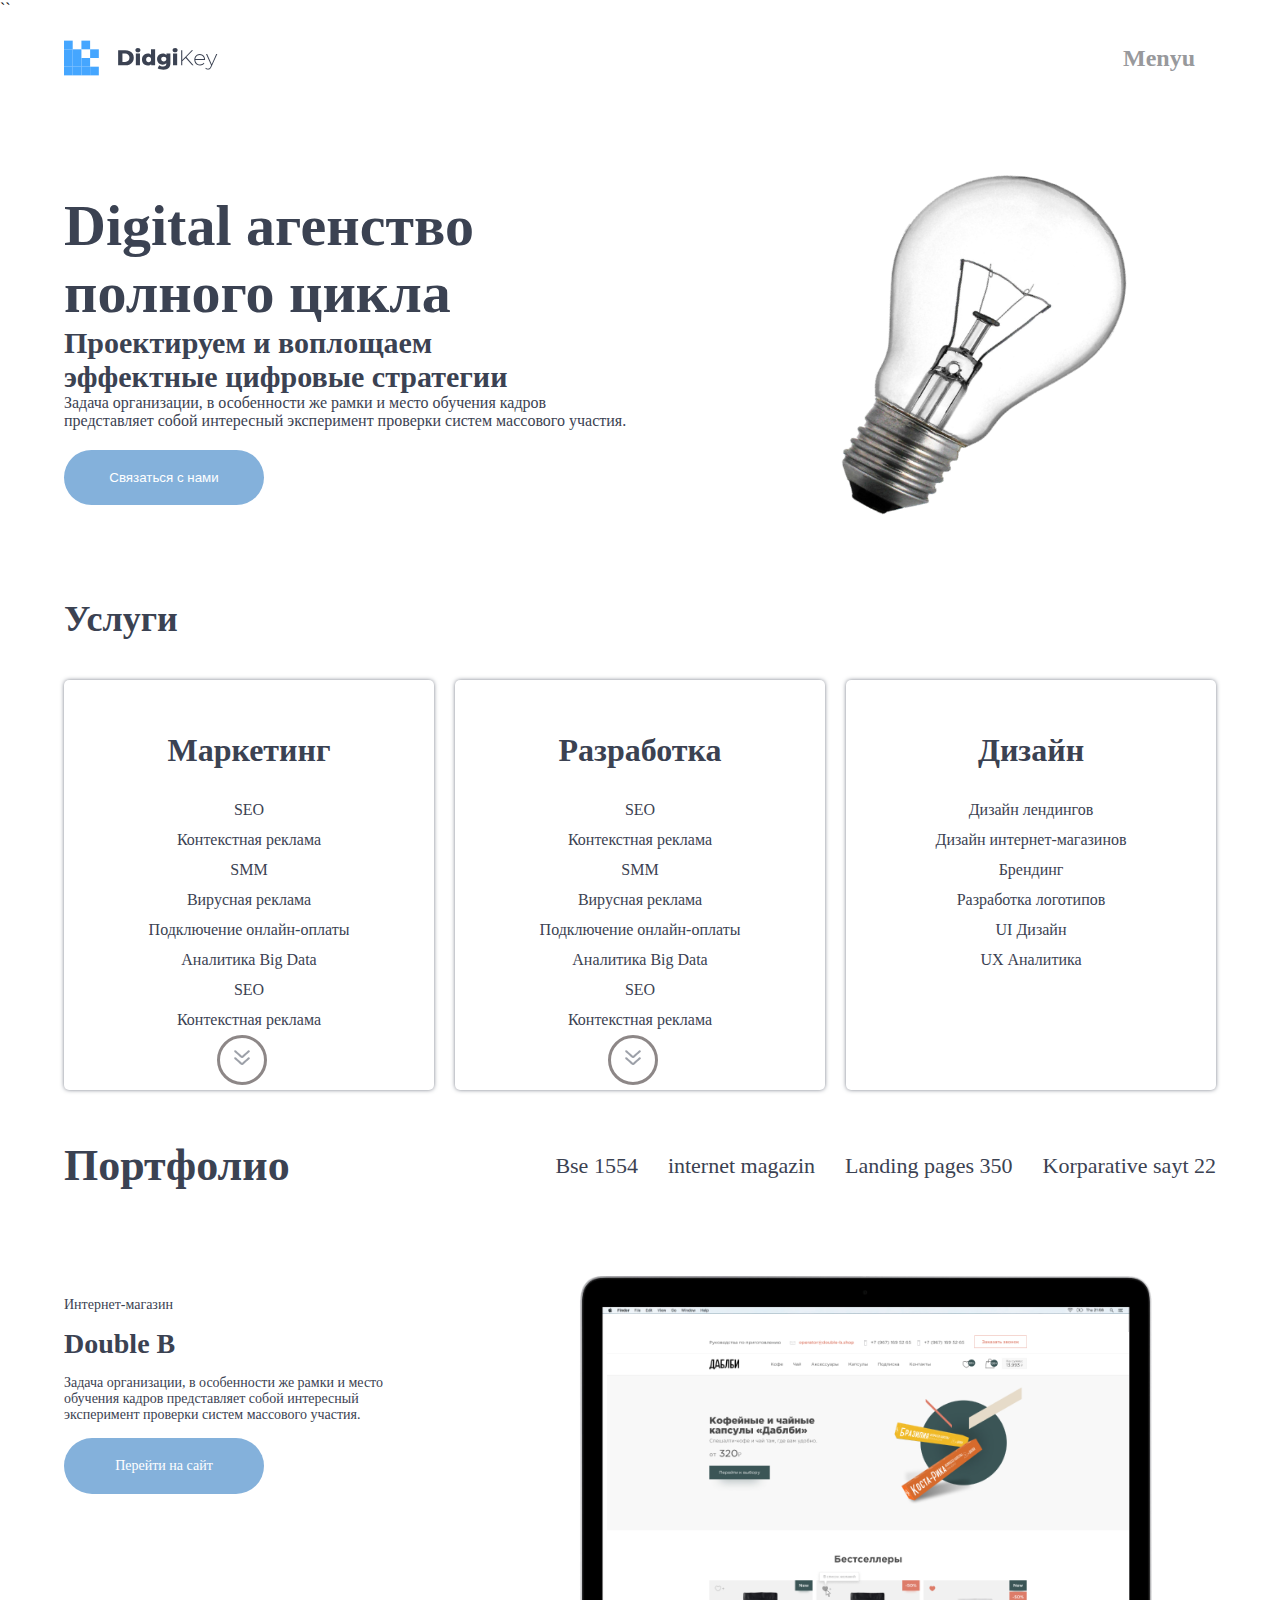
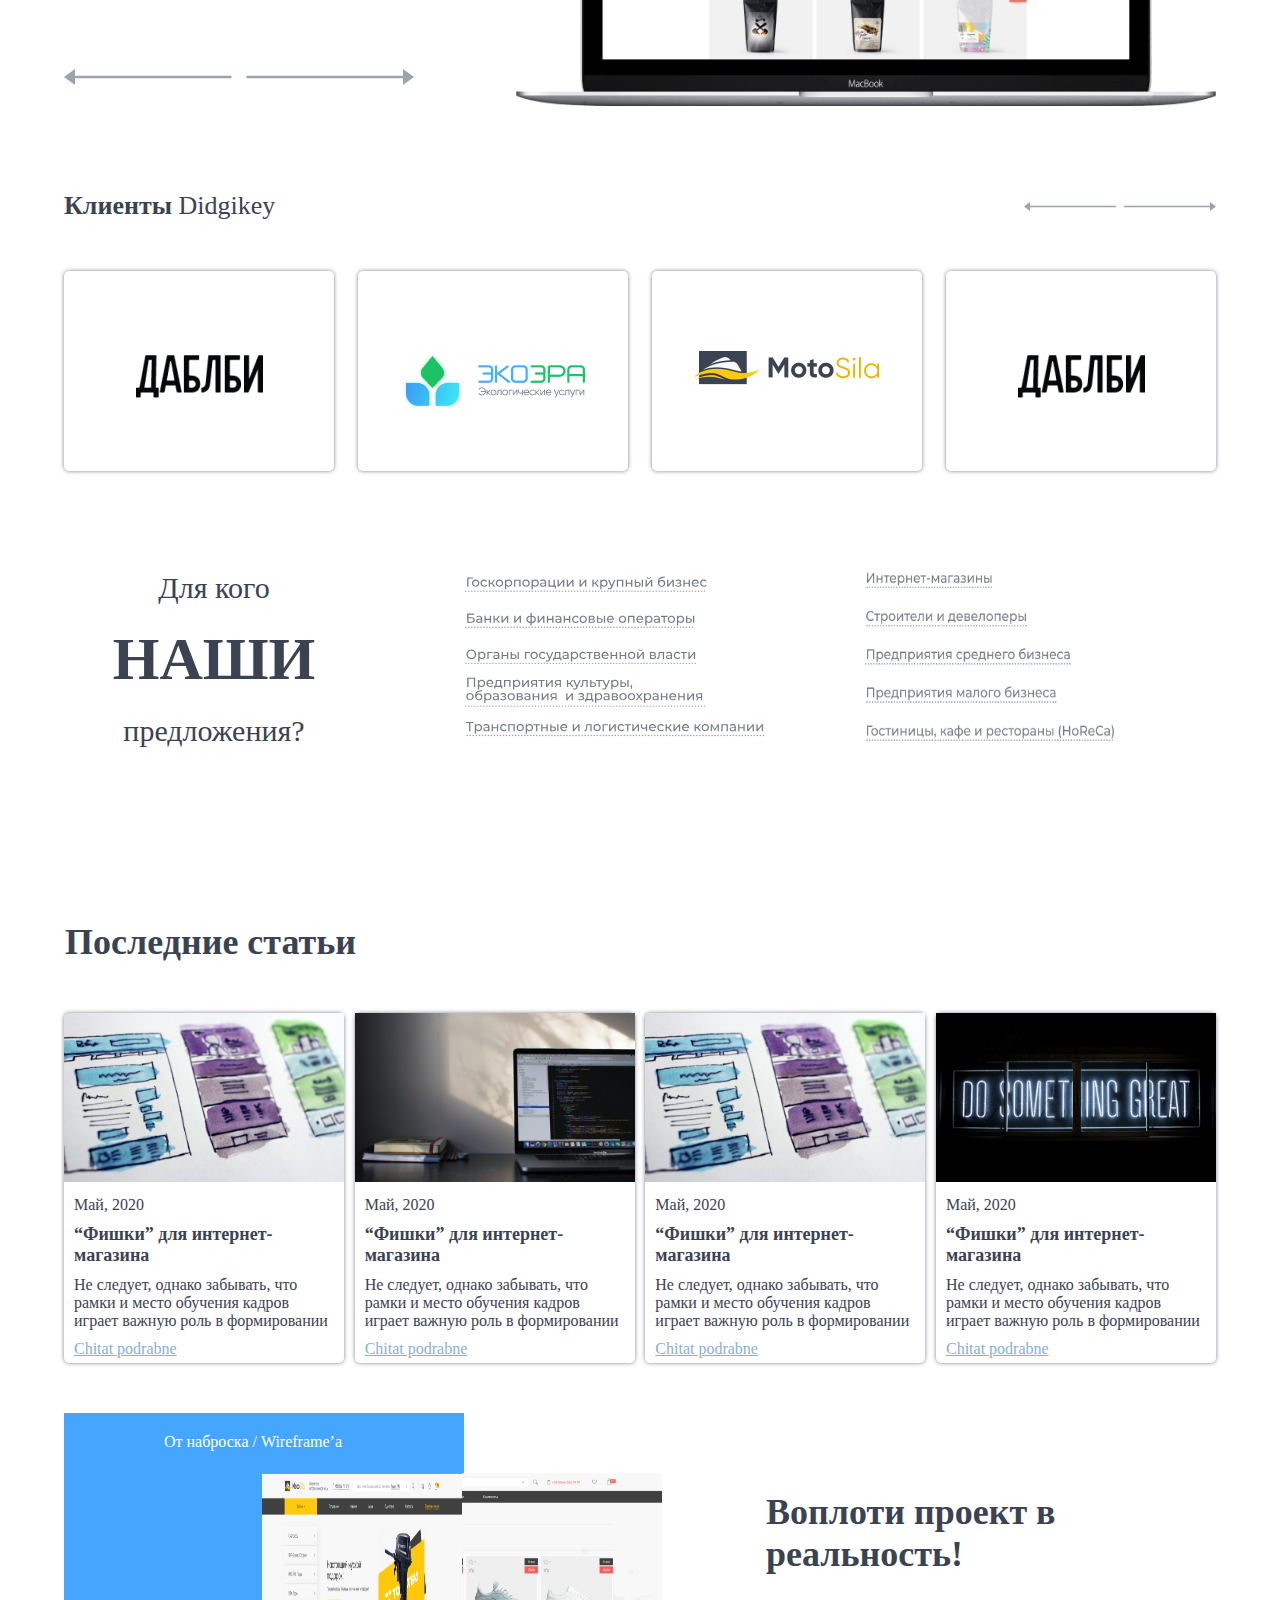
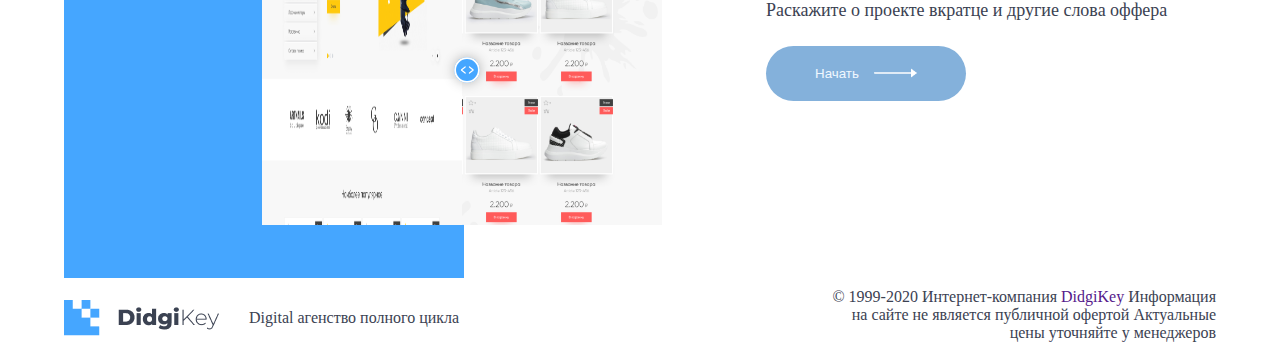
==== commit cf0ab768: "first commit" ====
--- a/index.html
+++ b/index.html
@@ -7,7 +7,7 @@
     <link rel="stylesheet" href="https://cdnjs.cloudflare.com/ajax/libs/font-awesome/6.5.1/css/all.min.css" integrity="sha512-DTOQO9RWCH3ppGqcWaEA1BIZOC6xxalwEsw9c2QQeAIftl+Vegovlnee1c9QX4TctnWMn13TZye+giMm8e2LwA==" crossorigin="anonymous" referrerpolicy="no-referrer" />
     <link rel="stylesheet" href="./scss/style.css">
 </head>
-<body>
+<body>``
     <header>
         <div class="container">
             <nav class="menyu">
--- a/scss/style.css
+++ b/scss/style.css
@@ -70,7 +70,7 @@
   display: none;
 }
 
-@media only screen and (max-width: 400px) {
+@media only screen and (max-width: 650px) {
   .container {
     width: var(--container-ms);
     margin: 0px auto;
@@ -180,7 +180,7 @@
   display: none;
 }
 
-@media only screen and (max-width: 400px) {
+@media only screen and (max-width: 650px) {
   .container {
     width: var(--container-ms);
     margin: 0px auto;
@@ -299,11 +299,15 @@
   box-shadow: 0px 0px 5px 3px;
 }
 
-@media only screen and (max-width: 400px) {
-  .container {
-    width: var(--container-ms);
-    margin: 0px auto;
-    padding: 0px 10px;
+@media only screen and (max-width: 650px) {
+  .container {
+    width: var(--container-ms);
+    margin: 0px auto;
+    padding: 0px 10px;
+  }
+  .card1 {
+    width: 100%;
+    height: auto;
   }
   .card1__hh1 {
     font-size: 36px;
@@ -311,9 +315,11 @@
     margin: 40px auto;
   }
   .card1__wrapper {
+    width: 100%;
+    height: auto;
     display: flex;
     flex-wrap: wrap;
-    gap: 7px;
+    gap: 30px;
   }
   .card1__wrapper__box {
     width: 370px;
@@ -326,6 +332,9 @@
     display: center;
     flex-direction: column;
     line-height: 30px;
+    width: 320px;
+    height: auto;
+    margin: 3px auto;
   }
   .card1__wrapper__box__link {
     color: var(--primariy-color);
@@ -341,6 +350,20 @@
   }
   .card1__wrapper__box__img img {
     color: #1589F4;
+  }
+  .card1__wrapper__box:hover {
+    width: 370px;
+    height: 410px;
+    padding: 25px;
+    border-radius: 5px;
+    color: var(--primariy-color);
+    box-shadow: 0px 0px 5px -1px;
+    text-align: center;
+    display: center;
+    flex-direction: column;
+    box-shadow: 0px 0px 5px 3px;
+    width: 320px;
+    height: auto;
   }
 }
 .card2-menyu {
@@ -444,7 +467,7 @@
   position: absolute;
 }
 
-@media only screen and (max-width: 400px) {
+@media only screen and (max-width: 650px) {
   .container {
     width: var(--container-ms);
     margin: 0px auto;
@@ -560,7 +583,7 @@
   box-shadow: 0px 0px 5px 2px;
 }
 
-@media only screen and (max-width: 400px) {
+@media only screen and (max-width: 650px) {
   .container {
     width: var(--container-ms);
     margin: 0px auto;
@@ -644,7 +667,7 @@
   height: 170px;
 }
 
-@media only screen and (max-width: 400px) {
+@media only screen and (max-width: 650px) {
   .container {
     width: var(--container-ms);
     margin: 0px auto;
@@ -662,7 +685,7 @@
 .card5__wrapper {
   display: flex;
   justify-content: space-between;
-  gap: 10px;
+  gap: 7px;
 }
 .card5__wrapper img {
   width: 280px;
@@ -707,7 +730,7 @@
   box-shadow: 0px 0px 5px 3px;
 }
 
-@media only screen and (max-width: 400px) {
+@media only screen and (max-width: 650px) {
   .container {
     width: var(--container-ms);
     margin: 0px auto;
@@ -733,7 +756,7 @@
     display: center;
     flex-direction: column;
     width: 97%;
-    height: 395px;
+    height: auto;
     padding: 0;
     text-align: center;
     font-size: 16px;
@@ -864,7 +887,7 @@
   background: var(--primariy-color);
 }
 
-@media only screen and (max-width: 400px) {
+@media only screen and (max-width: 650px) {
   .container {
     width: var(--container-ms);
     margin: 0px auto;
@@ -878,6 +901,7 @@
     display: flex;
     flex-wrap: wrap;
     align-items: center;
+    margin: 5px auto;
   }
   .section__right {
     width: 100%;
@@ -892,13 +916,15 @@
     font-size: 36px;
   }
   .section__right__btn {
-    margin-left: 90px;
+    margin: 5px auto;
   }
   .section-img {
     margin-top: 50px;
     width: 360px;
     height: 360px;
     display: flex;
+    margin: 5px auto;
+    margin-left: 25%;
   }
   .section-img1 {
     width: 178px;
@@ -935,7 +961,7 @@
   text-align: end;
 }
 
-@media only screen and (max-width: 400px) {
+@media only screen and (max-width: 650px) {
   .container {
     width: var(--container-ms);
     margin: 0px auto;
@@ -951,14 +977,15 @@
   .footer__left {
     display: flex;
     gap: 10px;
-    flex-wrap: wrap;
+    flex-direction: column;
     align-items: center;
     color: var(--primariy-color);
     text-align: center;
     justify-content: center;
+    margin: 5px auto;
   }
   .footer__right {
-    width: 390px;
+    width: 100%;
     font-style: 16px;
     color: var(--primariy-color);
     text-align: center;
